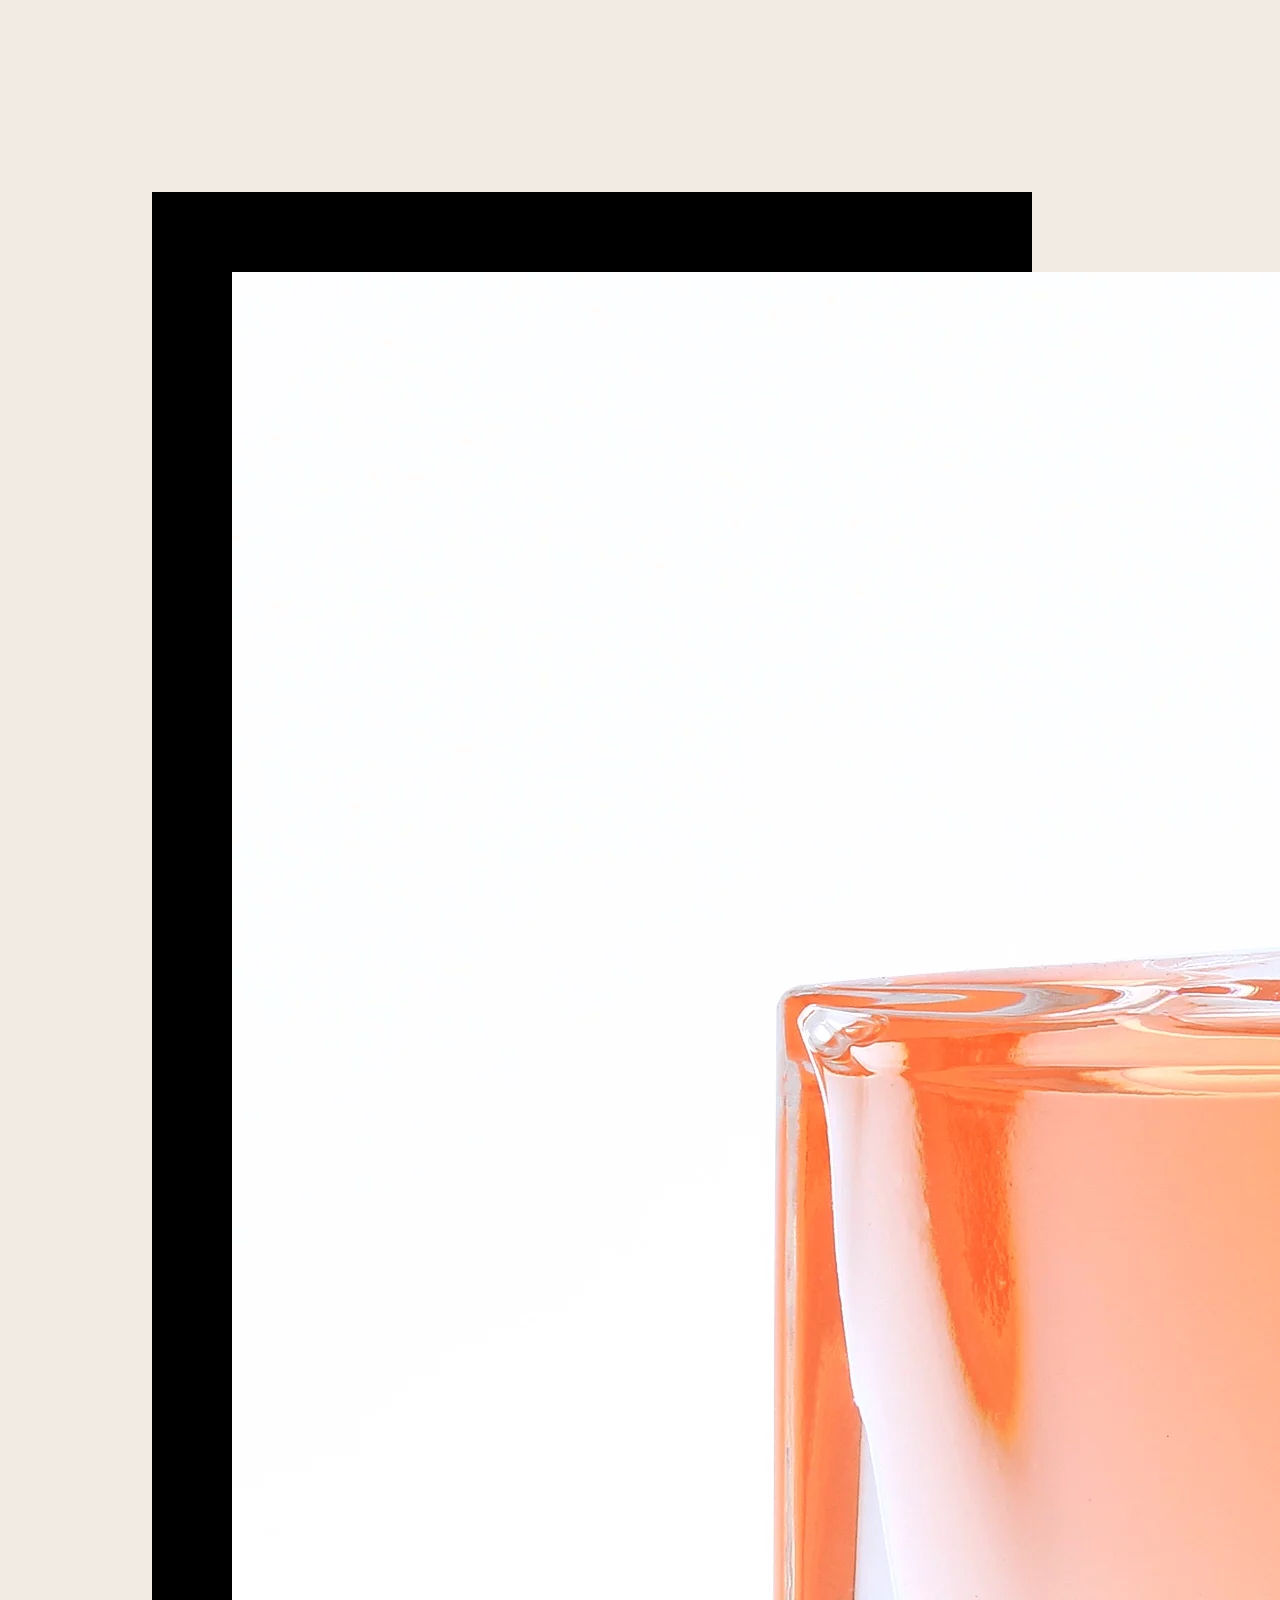
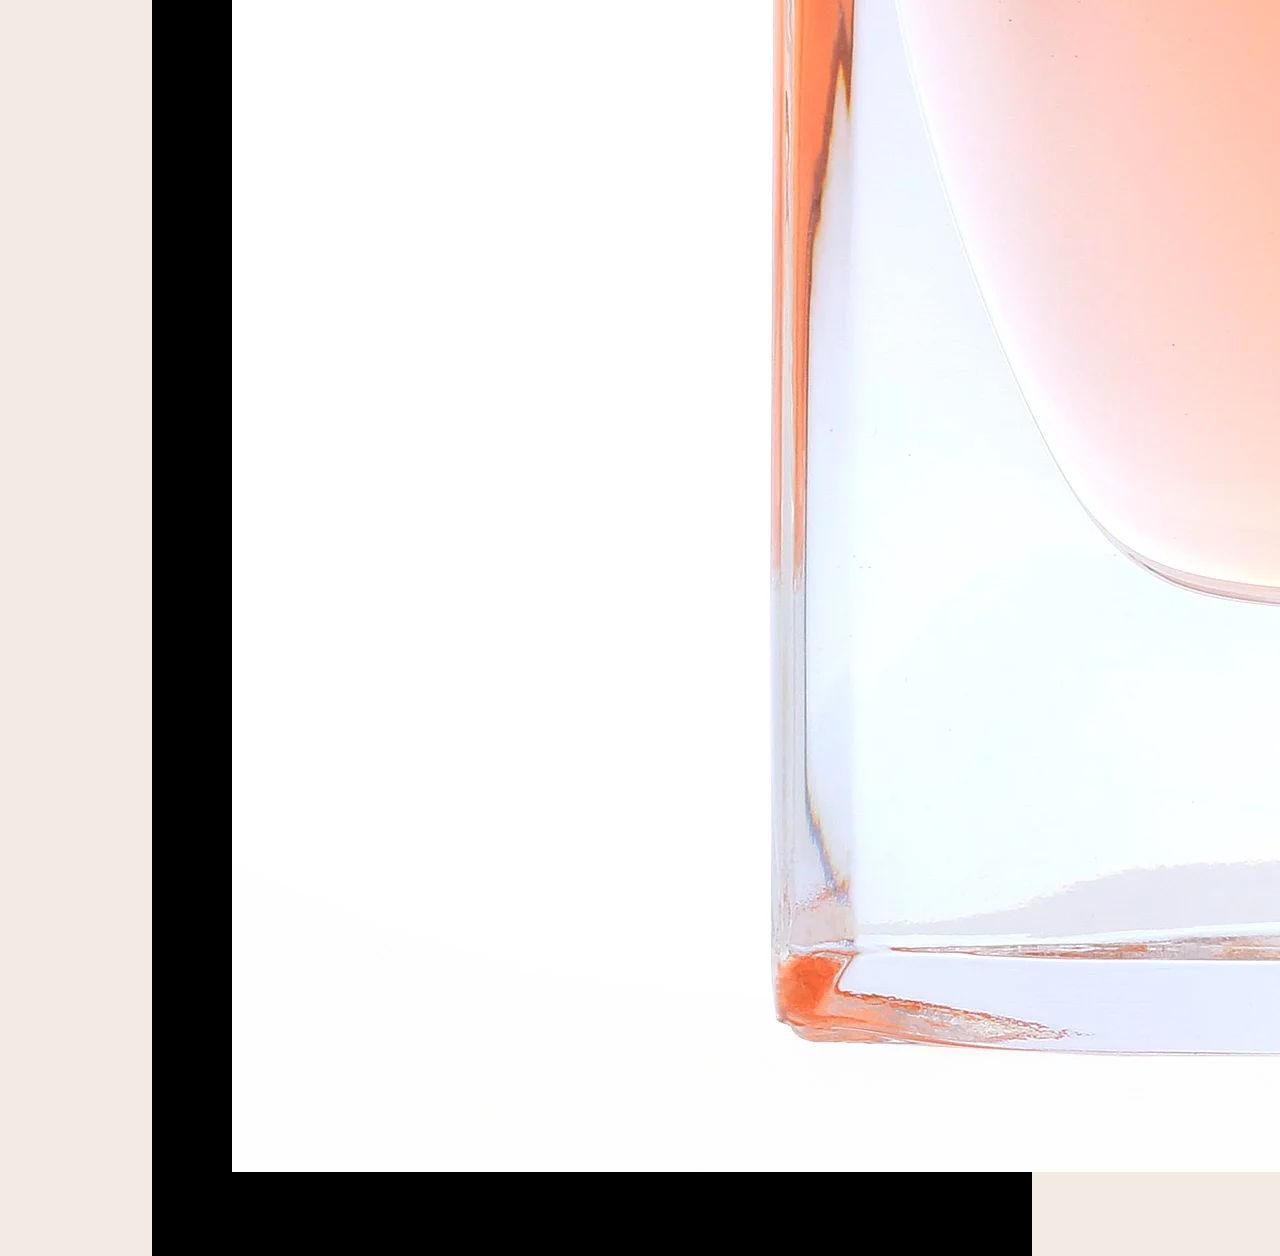
==== index.html @ ecdca235 "first commit" ====
<!DOCTYPE html>
<html lang="en">
<head>
    <meta charset="UTF-8">
    <meta name="viewport" content="width=device-width, initial-scale=1.0">
    <title>Document</title>
    <link rel="stylesheet" href="style.css">
</head>
<body>
   <main>
    <section>
        <img src="images/img.webp" alt="picture of a perfume">
    </section>
    <section>
        <p>perfume</p>
        <h1>Gabrielle Eau De Parfum</h1>
        <p>Lorem ipsum dolor sit, amet consectetur adipisicing elit. Maiores autem, error ratione, nulla perspiciatis asperiores quisquam saepe, quia voluptate eum voluptates doloremque dicta corporis facere laboriosam eius mollitia distinctio inventore.</p>
        <span>$149.99</span> <strike>$169.99</strike>
        <p><button>Add to cart</button></p>
    </section>
   </main> 
</body>
</html>
---- style.css ----
body{
    background-color: hsl(30, 38%, 92%);
    width: 100vw;
    height: 100vh;
}
main{
 display: flex; 
 width: 45rem;
 height: 30 rem; 
 background-color: black;
 margin: 12rem 3rem 6rem 9rem;

 padding: 5rem;

}
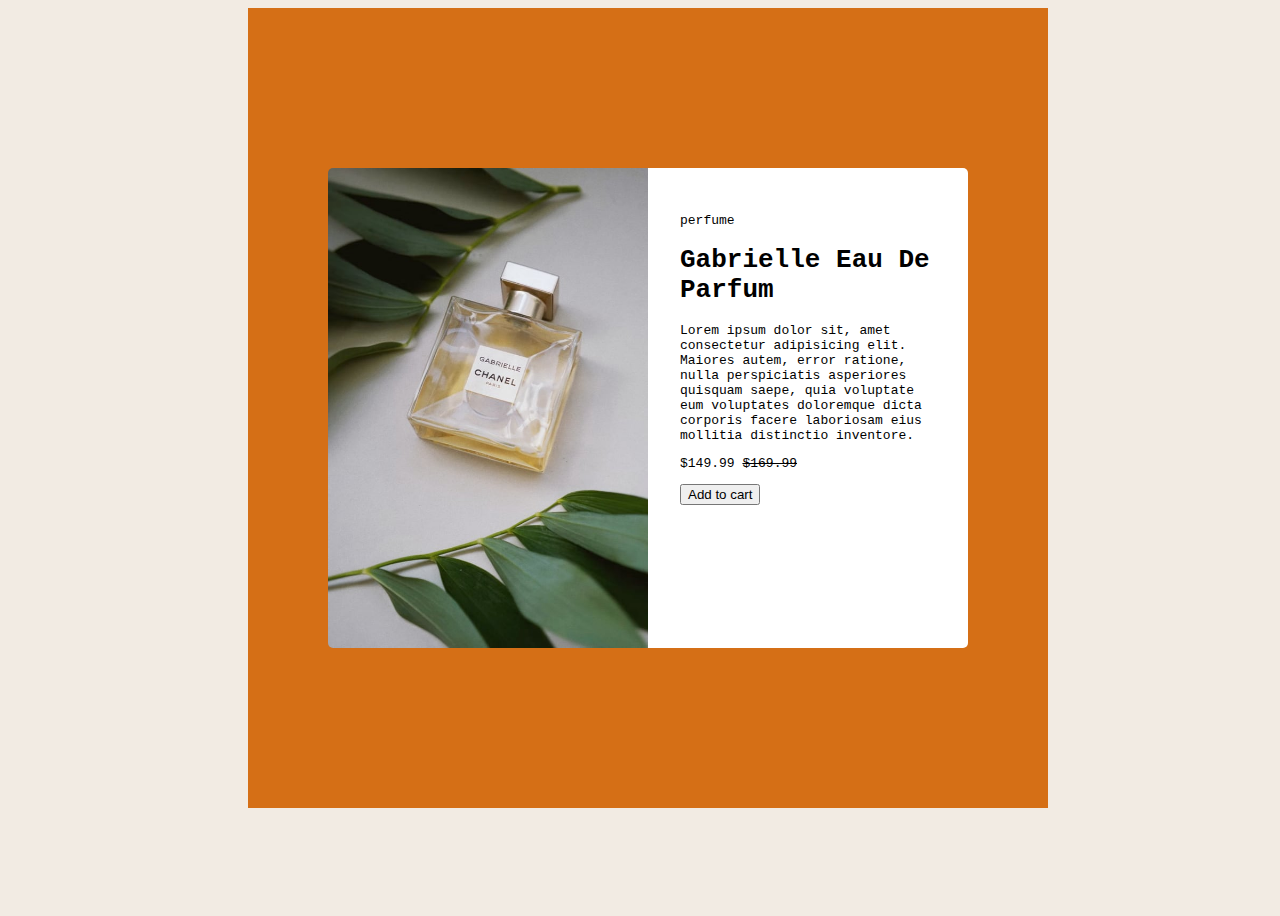
==== commit eceab500: "css style" ====
--- a/index.html
+++ b/index.html
@@ -8,10 +8,10 @@
 </head>
 <body>
    <main>
-    <section>
-        <img src="images/img.webp" alt="picture of a perfume">
+    <section class="section-one">
+        <img src="images/perfum.jpg" alt="picture of a perfume">
     </section>
-    <section>
+    <section class="section-two">
         <p>perfume</p>
         <h1>Gabrielle Eau De Parfum</h1>
         <p>Lorem ipsum dolor sit, amet consectetur adipisicing elit. Maiores autem, error ratione, nulla perspiciatis asperiores quisquam saepe, quia voluptate eum voluptates doloremque dicta corporis facere laboriosam eius mollitia distinctio inventore.</p>
--- a/style.css
+++ b/style.css
@@ -2,14 +2,42 @@
     background-color: hsl(30, 38%, 92%);
     width: 100vw;
     height: 100vh;
+    font-family:monospace; }
+
+    *{
+        box-sizing: border-box;
+    }
+
+main{
+    display: flex;
+    align-items: center;
+    justify-content: center;
+    width: 50rem;
+    height: 50rem; 
+    background-color: #d56f16;
+    margin: auto;
 }
-main{
- display: flex; 
- width: 45rem;
- height: 30 rem; 
- background-color: black;
- margin: 12rem 3rem 6rem 9rem;
 
- padding: 5rem;
+.section-one{
+    width: 20rem;
+    height: 30rem;
 
-}+    
+}
+
+.section-one img {
+    width: 100%;
+    height 100%;
+    border-radius: 5px 0px 0px 5px;
+    
+}
+
+.section-two {
+    width: 20rem;
+    height: 30rem;
+    padding: 2rem;
+    background-color: white;
+    border-radius: 0 5px 5px 0;
+}
+   
+
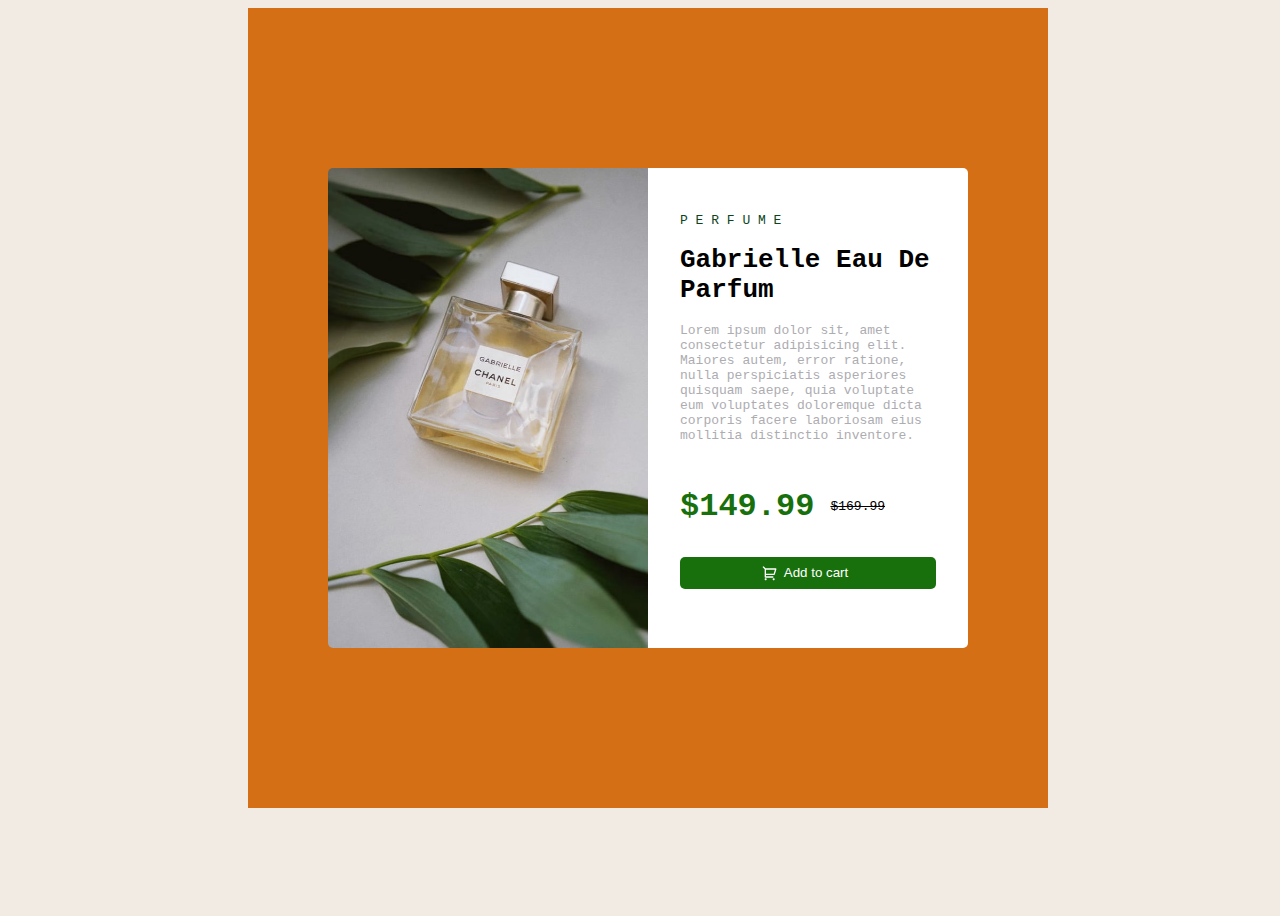
==== commit cb3d1fab: "css" ====
--- a/index.html
+++ b/index.html
@@ -4,7 +4,7 @@
     <meta charset="UTF-8">
     <meta name="viewport" content="width=device-width, initial-scale=1.0">
     <title>Document</title>
-    <link rel="stylesheet" href="style.css">
+    <link rel="stylesheet" href="style.css"> 
 </head>
 <body>
    <main>
@@ -12,11 +12,25 @@
         <img src="images/perfum.jpg" alt="picture of a perfume">
     </section>
     <section class="section-two">
-        <p>perfume</p>
+
+        <p class="perfume">  P E R F U M E</p>
+
         <h1>Gabrielle Eau De Parfum</h1>
-        <p>Lorem ipsum dolor sit, amet consectetur adipisicing elit. Maiores autem, error ratione, nulla perspiciatis asperiores quisquam saepe, quia voluptate eum voluptates doloremque dicta corporis facere laboriosam eius mollitia distinctio inventore.</p>
-        <span>$149.99</span> <strike>$169.99</strike>
-        <p><button>Add to cart</button></p>
+
+        <p class="solar">Lorem ipsum dolor sit, amet consectetur adipisicing elit. Maiores autem, error ratione, nulla perspiciatis asperiores quisquam saepe, quia voluptate eum voluptates doloremque dicta corporis facere laboriosam eius mollitia distinctio inventore.</p>
+       
+        <div class="pricing">
+        <p class="first-price"> $149.99</p>
+        <p> <strike>$169.99 </strike></p>
+        </div>
+    
+        
+       <div class=" button-wrapper">
+        <img src="./images/cart.svg
+        " alt="">
+         <button>Add to cart</button>
+    </div>
+   
     </section>
    </main> 
 </body>
--- a/style.css
+++ b/style.css
@@ -39,5 +39,45 @@
     background-color: white;
     border-radius: 0 5px 5px 0;
 }
-   
+.perfume{ color: rgb(12, 68, 28);}
+.solar{
+    color:#adacb1;
+}
 
+.pricing{
+    display: flex;
+    align-items: center;
+    gap: 1rem;
+
+}
+.first-price {
+    color:#18700d;
+    font-size: 2rem;
+    font-weight: bolder;
+
+}
+.button-wrapper{
+    display: flex;
+    justify-content: center;
+    align-items: center;
+    background-color: #18700d;
+    border-radius: 5px;
+}
+.button-wrapper img{
+    width:1rem;
+    height: 2rem;
+}
+button{
+    background-color: transparent;
+    border: none;
+    color: white;
+}
+
+
+
+
+
+
+
+
+.button img